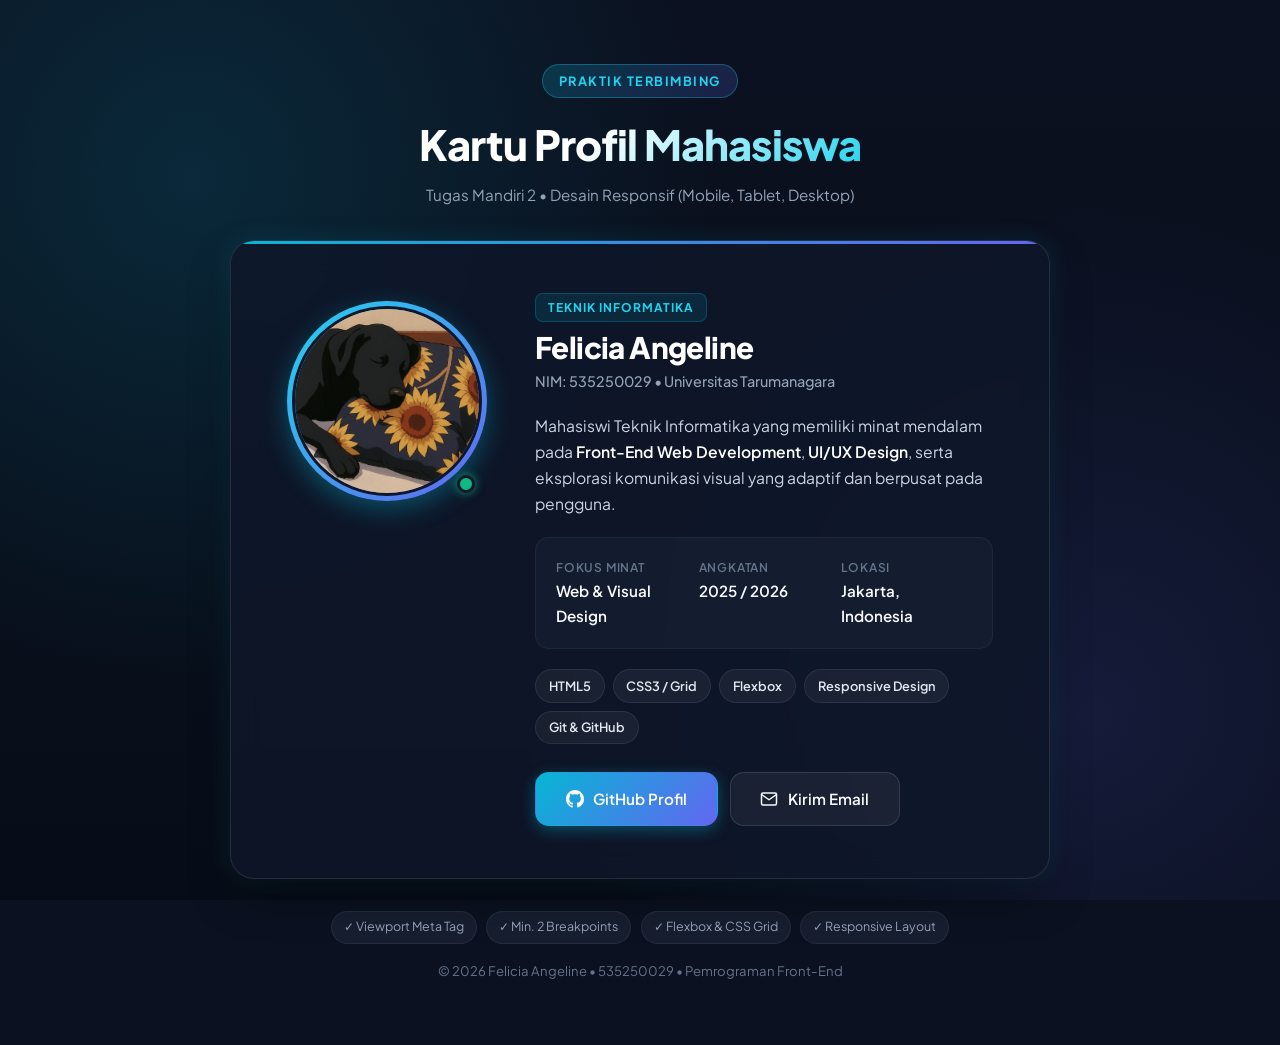
==== Tugas Mandiri 2/index.html @ ffa5a9c8 "Add Tugas Mandiri 2 and reorganize repository structure" ====
<!DOCTYPE html>
<html lang="id">
<head>
  <meta charset="UTF-8">
  <meta name="viewport" content="width=device-width, initial-scale=1.0">
  <title>Kartu Profil Mahasiswa - Felicia Angeline</title>
  <!-- Google Font -->
  <link rel="preconnect" href="https://fonts.googleapis.com">
  <link rel="preconnect" href="https://fonts.gstatic.com" crossorigin>
  <link href="https://fonts.googleapis.com/css2?family=Plus+Jakarta+Sans:wght@400;500;600;700;800&display=swap" rel="stylesheet">
  <link rel="stylesheet" href="style.css">
</head>
<body>
  <div class="page-container">
    <!-- Header Pembuka / Informasi Tugas -->
    <header class="header-info">
      <span class="badge">Praktik Terbimbing</span>
      <h1 class="header-title">Kartu Profil Mahasiswa</h1>
      <p class="header-subtitle">Tugas Mandiri 2 &bull; Desain Responsif (Mobile, Tablet, Desktop)</p>
    </header>

    <!-- Kartu Profil Responsif Utama -->
    <main class="card-wrapper">
      <article class="profile-card" id="profile-card">
        <!-- Bagian Foto Profil -->
        <div class="profile-avatar-container">
          <div class="avatar-ring">
            <img src="avatar.png" alt="Foto Profil Felicia Angeline" class="profile-avatar" id="profile-img">
          </div>
          <span class="status-indicator" title="Aktif Mahasiswa"></span>
        </div>

        <!-- Bagian Informasi & Deskripsi -->
        <div class="profile-content">
          <div class="profile-header">
            <div class="role-tag">Teknik Informatika</div>
            <h2 class="profile-name">Felicia Angeline</h2>
            <p class="profile-id">NIM: 535250029 &bull; Universitas Tarumanagara</p>
          </div>

          <p class="profile-bio">
            Mahasiswi Teknik Informatika yang memiliki minat mendalam pada <strong>Front-End Web Development</strong>, <strong>UI/UX Design</strong>, serta eksplorasi komunikasi visual yang adaptif dan berpusat pada pengguna.
          </p>

          <!-- Grid Keahlian / Info Tambahan -->
          <div class="profile-meta-grid">
            <div class="meta-item">
              <span class="meta-label">Fokus Minat</span>
              <span class="meta-value">Web &amp; Visual Design</span>
            </div>
            <div class="meta-item">
              <span class="meta-label">Angkatan</span>
              <span class="meta-value">2025 / 2026</span>
            </div>
            <div class="meta-item">
              <span class="meta-label">Lokasi</span>
              <span class="meta-value">Jakarta, Indonesia</span>
            </div>
          </div>

          <!-- Tags Keterampilan -->
          <div class="skills-section">
            <span class="skill-pill">HTML5</span>
            <span class="skill-pill">CSS3 / Grid</span>
            <span class="skill-pill">Flexbox</span>
            <span class="skill-pill">Responsive Design</span>
            <span class="skill-pill">Git &amp; GitHub</span>
          </div>

          <!-- Tombol Aksi / Media Sosial -->
          <div class="action-group">
            <a href="https://github.com/feliciaangeline007" target="_blank" rel="noopener noreferrer" class="btn btn-primary" id="btn-github">
              <svg class="icon" viewBox="0 0 24 24" width="18" height="18" fill="currentColor">
                <path d="M12 0C5.37 0 0 5.37 0 12c0 5.31 3.435 9.795 8.205 11.385.6.105.825-.255.825-.57 0-.285-.015-1.23-.015-2.235-3.015.555-3.795-.735-4.035-1.41-.135-.345-.72-1.41-1.23-1.695-.42-.225-1.02-.78-.015-.795.945-.015 1.62.87 1.845 1.23 1.08 1.815 2.805 1.305 3.495.99.105-.78.42-1.305.765-1.605-2.67-.3-5.46-1.335-5.46-5.925 0-1.305.465-2.385 1.23-3.225-.12-.3-.54-1.53.12-3.18 0 0 1.005-.315 3.3 1.23.96-.27 1.98-.405 3-.405s2.04.135 3 .405c2.295-1.56 3.3-1.23 3.3-1.23.66 1.65.24 2.88.12 3.18.765.84 1.23 1.905 1.23 3.225 0 4.605-2.805 5.625-5.475 5.925.435.375.81 1.095.81 2.22 0 1.605-.015 2.895-.015 3.3 0 .315.225.69.825.57A12.02 12.02 0 0024 12c0-6.63-5.37-12-12-12z"/>
              </svg>
              <span>GitHub Profil</span>
            </a>
            <a href="mailto:feliciaangeline007@gmail.com" class="btn btn-secondary" id="btn-contact">
              <svg class="icon" viewBox="0 0 24 24" width="18" height="18" fill="none" stroke="currentColor" stroke-width="2" stroke-linecap="round" stroke-linejoin="round">
                <path d="M4 4h16c1.1 0 2 .9 2 2v12c0 1.1-.9 2-2 2H4c-1.1 0-2-.9-2-2V6c0-1.1.9-2 2-2z"></path>
                <polyline points="22,6 12,13 2,6"></polyline>
              </svg>
              <span>Kirim Email</span>
            </a>
          </div>
        </div>
      </article>
    </main>

    <!-- Footer Panduan Teknis & Kelengkapan Tugas -->
    <footer class="tech-footer">
      <div class="tech-badges">
        <span class="tech-tag">&check; Viewport Meta Tag</span>
        <span class="tech-tag">&check; Min. 2 Breakpoints</span>
        <span class="tech-tag">&check; Flexbox &amp; CSS Grid</span>
        <span class="tech-tag">&check; Responsive Layout</span>
      </div>
      <p class="copyright">&copy; 2026 Felicia Angeline &bull; 535250029 &bull; Pemrograman Front-End</p>
    </footer>
  </div>
</body>
</html>
---- Tugas Mandiri 2/style.css ----
/* ==========================================================
   TUGAS MANDIRI 2 - PEMROGRAMAN FRONT-END
   Kartu Profil Responsif (Mobile, Tablet, Desktop)
   Teknologi: HTML5, CSS3, Flexbox, CSS Grid, Media Queries
   Penulis: Felicia Angeline (535250029)
   ========================================================== */

/* 1. CSS Custom Properties / Theme Variables */
:root {
  --bg-main: #0b1120;
  --bg-surface: rgba(30, 41, 59, 0.7);
  --bg-card: rgba(15, 23, 42, 0.85);
  --border-color: rgba(255, 255, 255, 0.1);
  --border-glow: rgba(56, 189, 248, 0.35);

  --text-primary: #f8fafc;
  --text-secondary: #94a3b8;
  --text-muted: #64748b;

  --accent-cyan: #06b6d4;
  --accent-cyan-light: #22d3ee;
  --accent-teal: #0d9488;
  --accent-indigo: #6366f1;

  --font-family: 'Plus Jakarta Sans', -apple-system, BlinkMacSystemFont, 'Segoe UI', Roboto, sans-serif;
  --radius-sm: 8px;
  --radius-md: 14px;
  --radius-lg: 24px;
  --radius-full: 9999px;

  --shadow-card: 0 20px 45px -10px rgba(0, 0, 0, 0.5), 0 0 25px rgba(6, 182, 212, 0.15);
  --shadow-hover: 0 25px 50px -8px rgba(0, 0, 0, 0.65), 0 0 35px rgba(34, 211, 238, 0.25);
  --transition-smooth: all 0.3s cubic-bezier(0.4, 0, 0.2, 1);
}

/* 2. Global Reset & Base Setup */
* {
  margin: 0;
  padding: 0;
  box-sizing: border-box;
}

html {
  scroll-behavior: smooth;
}

body {
  font-family: var(--font-family);
  background-color: var(--bg-main);
  background-image: 
    radial-gradient(circle at 15% 20%, rgba(6, 182, 212, 0.15) 0%, transparent 40%),
    radial-gradient(circle at 85% 80%, rgba(99, 102, 241, 0.15) 0%, transparent 40%),
    linear-gradient(180deg, #0b1120 0%, #070d18 100%);
  background-attachment: fixed;
  color: var(--text-primary);
  min-height: 100vh;
  display: flex;
  justify-content: center;
  align-items: center;
  line-height: 1.6;
  -webkit-font-smoothing: antialiased;
}

/* 3. Page Layout Container (Flexbox) */
.page-container {
  width: 100%;
  max-width: 1050px;
  margin: 0 auto;
  padding: 2.5rem 1.25rem;
  display: flex;
  flex-direction: column;
  align-items: center;
  gap: 2rem;
}

/* 4. Header Info Section */
.header-info {
  text-align: center;
}

.badge {
  display: inline-block;
  padding: 0.35rem 1rem;
  border-radius: var(--radius-full);
  font-size: 0.8rem;
  font-weight: 700;
  text-transform: uppercase;
  letter-spacing: 1.5px;
  background: linear-gradient(135deg, rgba(6, 182, 212, 0.2), rgba(99, 102, 241, 0.2));
  color: var(--accent-cyan-light);
  border: 1px solid rgba(34, 211, 238, 0.3);
  margin-bottom: 0.85rem;
  backdrop-filter: blur(8px);
}

.header-title {
  font-size: 2.2rem;
  font-weight: 800;
  letter-spacing: -0.02em;
  background: linear-gradient(135deg, #ffffff 40%, var(--accent-cyan-light) 100%);
  -webkit-background-clip: text;
  -webkit-text-fill-color: transparent;
  margin-bottom: 0.35rem;
}

.header-subtitle {
  color: var(--text-secondary);
  font-size: 0.95rem;
}

/* 5. Main Card Component */
.card-wrapper {
  width: 100%;
  display: flex;
  justify-content: center;
}

.profile-card {
  width: 100%;
  max-width: 820px;
  background: var(--bg-card);
  backdrop-filter: blur(16px);
  -webkit-backdrop-filter: blur(16px);
  border: 1px solid var(--border-color);
  border-radius: var(--radius-lg);
  box-shadow: var(--shadow-card);
  overflow: hidden;
  transition: var(--transition-smooth);
  position: relative;
}

.profile-card::before {
  content: '';
  position: absolute;
  top: 0;
  left: 0;
  right: 0;
  height: 3px;
  background: linear-gradient(90deg, var(--accent-cyan), var(--accent-indigo), var(--accent-cyan));
  background-size: 200% 100%;
}

.profile-card:hover {
  transform: translateY(-4px);
  box-shadow: var(--shadow-hover);
  border-color: var(--border-glow);
}

/* Mobile-First Layout: Stack (Flexbox Column) */
.profile-card {
  display: flex;
  flex-direction: column;
  padding: 2rem 1.5rem;
  gap: 1.75rem;
  align-items: center;
  text-align: center;
}

/* Avatar Styling */
.profile-avatar-container {
  position: relative;
  display: flex;
  justify-content: center;
  align-items: center;
  flex-shrink: 0;
}

.avatar-ring {
  width: 150px;
  height: 150px;
  border-radius: 50%;
  padding: 4px;
  background: linear-gradient(135deg, var(--accent-cyan-light), var(--accent-indigo));
  box-shadow: 0 8px 25px rgba(6, 182, 212, 0.35);
  transition: var(--transition-smooth);
}

.avatar-ring:hover {
  transform: rotate(5deg) scale(1.03);
}

.profile-avatar {
  width: 100%;
  height: 100%;
  object-fit: cover;
  border-radius: 50%;
  border: 3px solid #0f172a;
  background-color: #1e293b;
  display: block;
}

.status-indicator {
  position: absolute;
  bottom: 8px;
  right: 12px;
  width: 18px;
  height: 18px;
  border-radius: 50%;
  background-color: #10b981;
  border: 3px solid #0f172a;
  box-shadow: 0 0 10px rgba(16, 185, 129, 0.8);
}

/* Profile Content Section (Flexbox Column) */
.profile-content {
  display: flex;
  flex-direction: column;
  gap: 1.25rem;
  width: 100%;
}

.role-tag {
  display: inline-block;
  font-size: 0.75rem;
  font-weight: 700;
  text-transform: uppercase;
  letter-spacing: 1px;
  color: var(--accent-cyan-light);
  background: rgba(6, 182, 212, 0.12);
  border: 1px solid rgba(6, 182, 212, 0.25);
  padding: 0.25rem 0.75rem;
  border-radius: var(--radius-sm);
  margin-bottom: 0.5rem;
}

.profile-name {
  font-size: 1.85rem;
  font-weight: 800;
  letter-spacing: -0.02em;
  color: #ffffff;
  line-height: 1.2;
}

.profile-id {
  font-size: 0.9rem;
  color: var(--text-secondary);
  margin-top: 0.3rem;
  font-weight: 500;
}

.profile-bio {
  font-size: 0.98rem;
  color: #cbd5e1;
  line-height: 1.65;
}

.profile-bio strong {
  color: #ffffff;
  font-weight: 600;
}

/* 6. Profile Meta Grid (CSS Grid) */
.profile-meta-grid {
  display: grid;
  grid-template-columns: 1fr;
  gap: 0.75rem;
  background: rgba(30, 41, 59, 0.4);
  border: 1px solid rgba(255, 255, 255, 0.05);
  padding: 1rem;
  border-radius: var(--radius-md);
}

.meta-item {
  display: flex;
  flex-direction: column;
  gap: 0.15rem;
}

.meta-label {
  font-size: 0.75rem;
  text-transform: uppercase;
  letter-spacing: 0.8px;
  color: var(--text-muted);
  font-weight: 600;
}

.meta-value {
  font-size: 0.95rem;
  font-weight: 600;
  color: var(--text-primary);
}

/* 7. Skills Badges (Flexbox Wrap) */
.skills-section {
  display: flex;
  flex-wrap: wrap;
  gap: 0.5rem;
  justify-content: center;
}

.skill-pill {
  font-size: 0.8rem;
  font-weight: 600;
  padding: 0.35rem 0.8rem;
  border-radius: var(--radius-full);
  background: rgba(255, 255, 255, 0.05);
  border: 1px solid rgba(255, 255, 255, 0.08);
  color: #e2e8f0;
  transition: var(--transition-smooth);
}

.skill-pill:hover {
  background: rgba(6, 182, 212, 0.18);
  border-color: rgba(34, 211, 238, 0.4);
  color: var(--accent-cyan-light);
  transform: translateY(-2px);
}

/* 8. Action Buttons (Flexbox) */
.action-group {
  display: flex;
  flex-direction: column;
  gap: 0.75rem;
  margin-top: 0.5rem;
}

.btn {
  display: inline-flex;
  align-items: center;
  justify-content: center;
  gap: 0.6rem;
  padding: 0.8rem 1.5rem;
  border-radius: var(--radius-md);
  font-size: 0.95rem;
  font-weight: 600;
  text-decoration: none;
  cursor: pointer;
  transition: var(--transition-smooth);
  border: 1px solid transparent;
}

.btn-primary {
  background: linear-gradient(135deg, var(--accent-cyan), var(--accent-indigo));
  color: #ffffff;
  box-shadow: 0 4px 15px rgba(6, 182, 212, 0.35);
}

.btn-primary:hover {
  filter: brightness(1.1);
  transform: translateY(-2px);
  box-shadow: 0 8px 22px rgba(6, 182, 212, 0.45);
}

.btn-secondary {
  background: rgba(255, 255, 255, 0.05);
  border-color: rgba(255, 255, 255, 0.12);
  color: var(--text-primary);
}

.btn-secondary:hover {
  background: rgba(255, 255, 255, 0.12);
  border-color: rgba(255, 255, 255, 0.25);
  color: #ffffff;
  transform: translateY(-2px);
}

/* 9. Tech Specs Footer (Flexbox) */
.tech-footer {
  text-align: center;
  display: flex;
  flex-direction: column;
  align-items: center;
  gap: 1rem;
}

.tech-badges {
  display: flex;
  flex-wrap: wrap;
  gap: 0.6rem;
  justify-content: center;
}

.tech-tag {
  font-size: 0.78rem;
  color: var(--text-secondary);
  background: rgba(30, 41, 59, 0.6);
  border: 1px solid rgba(255, 255, 255, 0.06);
  padding: 0.35rem 0.75rem;
  border-radius: var(--radius-full);
}

.copyright {
  font-size: 0.82rem;
  color: var(--text-muted);
}

/* ==========================================================
   BREAKPOINTS & RESPONSIVE DESIGN (Min. 2 Breakpoints)
   Breakpoint 1: Tablet (min-width: 640px)
   Breakpoint 2: Desktop (min-width: 992px)
   ========================================================== */

/* BREAKPOINT 1: TABLET (>= 640px) */
@media screen and (min-width: 640px) {
  .page-container {
    padding: 3.5rem 1.75rem;
  }

  .header-title {
    font-size: 2.6rem;
  }

  .profile-card {
    padding: 2.5rem;
  }

  .avatar-ring {
    width: 170px;
    height: 170px;
  }

  /* Grid 3 kolom untuk metadata pada tablet */
  .profile-meta-grid {
    grid-template-columns: repeat(3, 1fr);
    text-align: center;
    padding: 1.25rem;
  }

  .meta-item {
    align-items: center;
  }

  .action-group {
    flex-direction: row;
    justify-content: center;
  }

  .btn {
    flex: 1;
    max-width: 220px;
  }
}

/* BREAKPOINT 2: DESKTOP (>= 992px) */
@media screen and (min-width: 992px) {
  .page-container {
    padding: 4rem 2rem;
  }

  .profile-card {
    flex-direction: row;
    align-items: flex-start;
    text-align: left;
    padding: 3.25rem 3.5rem;
    gap: 3rem;
  }

  .profile-avatar-container {
    margin-top: 0.5rem;
  }

  .avatar-ring {
    width: 200px;
    height: 200px;
    padding: 5px;
  }

  .profile-header {
    text-align: left;
  }

  .profile-content {
    align-items: flex-start;
  }

  .profile-meta-grid {
    width: 100%;
    text-align: left;
  }

  .meta-item {
    align-items: flex-start;
  }

  .skills-section {
    justify-content: flex-start;
  }

  .action-group {
    justify-content: flex-start;
    width: 100%;
  }

  .btn {
    flex: initial;
    padding: 0.85rem 1.85rem;
  }
}
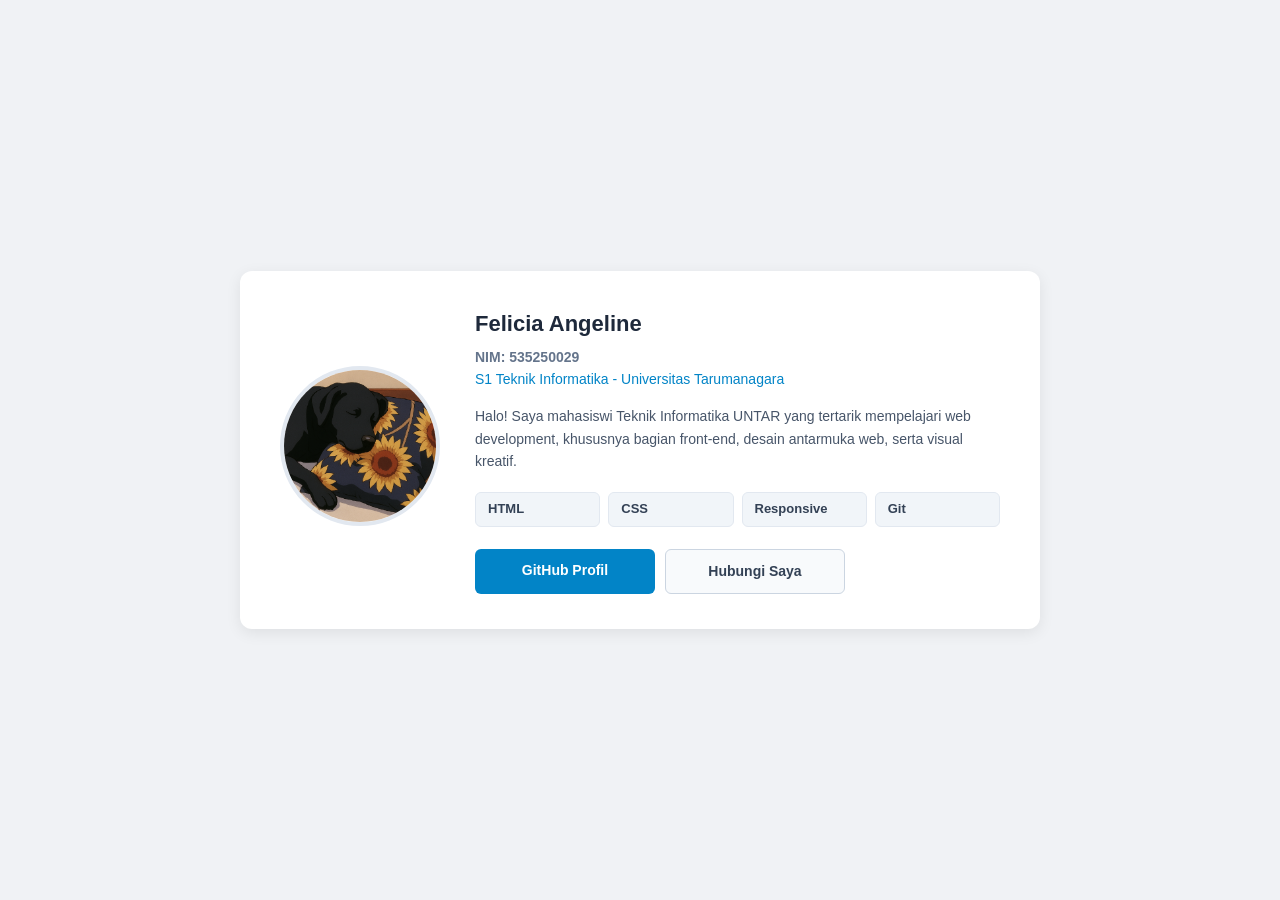
==== commit 73902a7a: "Update styling and documentation to clean student format" ====
--- a/Tugas Mandiri 2/index.html
+++ b/Tugas Mandiri 2/index.html
@@ -3,100 +3,36 @@
 <head>
   <meta charset="UTF-8">
   <meta name="viewport" content="width=device-width, initial-scale=1.0">
-  <title>Kartu Profil Mahasiswa - Felicia Angeline</title>
-  <!-- Google Font -->
-  <link rel="preconnect" href="https://fonts.googleapis.com">
-  <link rel="preconnect" href="https://fonts.gstatic.com" crossorigin>
-  <link href="https://fonts.googleapis.com/css2?family=Plus+Jakarta+Sans:wght@400;500;600;700;800&display=swap" rel="stylesheet">
+  <title>Tugas Mandiri 2 - Kartu Profil</title>
   <link rel="stylesheet" href="style.css">
 </head>
 <body>
-  <div class="page-container">
-    <!-- Header Pembuka / Informasi Tugas -->
-    <header class="header-info">
-      <span class="badge">Praktik Terbimbing</span>
-      <h1 class="header-title">Kartu Profil Mahasiswa</h1>
-      <p class="header-subtitle">Tugas Mandiri 2 &bull; Desain Responsif (Mobile, Tablet, Desktop)</p>
-    </header>
+  <div class="container">
+    <div class="card">
+      <div class="card-image">
+        <img src="avatar.png" alt="Foto Profil Felicia Angeline">
+      </div>
+      <div class="card-content">
+        <h2>Felicia Angeline</h2>
+        <p class="nim">NIM: 535250029</p>
+        <p class="prodi">S1 Teknik Informatika - Universitas Tarumanagara</p>
+        <p class="deskripsi">
+          Halo! Saya mahasiswi Teknik Informatika UNTAR yang tertarik mempelajari web development, khususnya bagian front-end, desain antarmuka web, serta visual kreatif.
+        </p>
 
-    <!-- Kartu Profil Responsif Utama -->
-    <main class="card-wrapper">
-      <article class="profile-card" id="profile-card">
-        <!-- Bagian Foto Profil -->
-        <div class="profile-avatar-container">
-          <div class="avatar-ring">
-            <img src="avatar.png" alt="Foto Profil Felicia Angeline" class="profile-avatar" id="profile-img">
-          </div>
-          <span class="status-indicator" title="Aktif Mahasiswa"></span>
+        <div class="skills">
+          <span class="badge">HTML</span>
+          <span class="badge">CSS</span>
+          <span class="badge">Responsive</span>
+          <span class="badge">Git</span>
         </div>
 
-        <!-- Bagian Informasi & Deskripsi -->
-        <div class="profile-content">
-          <div class="profile-header">
-            <div class="role-tag">Teknik Informatika</div>
-            <h2 class="profile-name">Felicia Angeline</h2>
-            <p class="profile-id">NIM: 535250029 &bull; Universitas Tarumanagara</p>
-          </div>
-
-          <p class="profile-bio">
-            Mahasiswi Teknik Informatika yang memiliki minat mendalam pada <strong>Front-End Web Development</strong>, <strong>UI/UX Design</strong>, serta eksplorasi komunikasi visual yang adaptif dan berpusat pada pengguna.
-          </p>
-
-          <!-- Grid Keahlian / Info Tambahan -->
-          <div class="profile-meta-grid">
-            <div class="meta-item">
-              <span class="meta-label">Fokus Minat</span>
-              <span class="meta-value">Web &amp; Visual Design</span>
-            </div>
-            <div class="meta-item">
-              <span class="meta-label">Angkatan</span>
-              <span class="meta-value">2025 / 2026</span>
-            </div>
-            <div class="meta-item">
-              <span class="meta-label">Lokasi</span>
-              <span class="meta-value">Jakarta, Indonesia</span>
-            </div>
-          </div>
-
-          <!-- Tags Keterampilan -->
-          <div class="skills-section">
-            <span class="skill-pill">HTML5</span>
-            <span class="skill-pill">CSS3 / Grid</span>
-            <span class="skill-pill">Flexbox</span>
-            <span class="skill-pill">Responsive Design</span>
-            <span class="skill-pill">Git &amp; GitHub</span>
-          </div>
-
-          <!-- Tombol Aksi / Media Sosial -->
-          <div class="action-group">
-            <a href="https://github.com/feliciaangeline007" target="_blank" rel="noopener noreferrer" class="btn btn-primary" id="btn-github">
-              <svg class="icon" viewBox="0 0 24 24" width="18" height="18" fill="currentColor">
-                <path d="M12 0C5.37 0 0 5.37 0 12c0 5.31 3.435 9.795 8.205 11.385.6.105.825-.255.825-.57 0-.285-.015-1.23-.015-2.235-3.015.555-3.795-.735-4.035-1.41-.135-.345-.72-1.41-1.23-1.695-.42-.225-1.02-.78-.015-.795.945-.015 1.62.87 1.845 1.23 1.08 1.815 2.805 1.305 3.495.99.105-.78.42-1.305.765-1.605-2.67-.3-5.46-1.335-5.46-5.925 0-1.305.465-2.385 1.23-3.225-.12-.3-.54-1.53.12-3.18 0 0 1.005-.315 3.3 1.23.96-.27 1.98-.405 3-.405s2.04.135 3 .405c2.295-1.56 3.3-1.23 3.3-1.23.66 1.65.24 2.88.12 3.18.765.84 1.23 1.905 1.23 3.225 0 4.605-2.805 5.625-5.475 5.925.435.375.81 1.095.81 2.22 0 1.605-.015 2.895-.015 3.3 0 .315.225.69.825.57A12.02 12.02 0 0024 12c0-6.63-5.37-12-12-12z"/>
-              </svg>
-              <span>GitHub Profil</span>
-            </a>
-            <a href="mailto:feliciaangeline007@gmail.com" class="btn btn-secondary" id="btn-contact">
-              <svg class="icon" viewBox="0 0 24 24" width="18" height="18" fill="none" stroke="currentColor" stroke-width="2" stroke-linecap="round" stroke-linejoin="round">
-                <path d="M4 4h16c1.1 0 2 .9 2 2v12c0 1.1-.9 2-2 2H4c-1.1 0-2-.9-2-2V6c0-1.1.9-2 2-2z"></path>
-                <polyline points="22,6 12,13 2,6"></polyline>
-              </svg>
-              <span>Kirim Email</span>
-            </a>
-          </div>
+        <div class="kontak">
+          <a href="https://github.com/feliciaangeline007" target="_blank" class="btn-link">GitHub Profil</a>
+          <a href="mailto:feliciaangeline007@gmail.com" class="btn-email">Hubungi Saya</a>
         </div>
-      </article>
-    </main>
-
-    <!-- Footer Panduan Teknis & Kelengkapan Tugas -->
-    <footer class="tech-footer">
-      <div class="tech-badges">
-        <span class="tech-tag">&check; Viewport Meta Tag</span>
-        <span class="tech-tag">&check; Min. 2 Breakpoints</span>
-        <span class="tech-tag">&check; Flexbox &amp; CSS Grid</span>
-        <span class="tech-tag">&check; Responsive Layout</span>
       </div>
-      <p class="copyright">&copy; 2026 Felicia Angeline &bull; 535250029 &bull; Pemrograman Front-End</p>
-    </footer>
+    </div>
   </div>
 </body>
 </html>
--- a/Tugas Mandiri 2/style.css
+++ b/Tugas Mandiri 2/style.css
@@ -1,488 +1,188 @@
-/* ==========================================================
-   TUGAS MANDIRI 2 - PEMROGRAMAN FRONT-END
-   Kartu Profil Responsif (Mobile, Tablet, Desktop)
-   Teknologi: HTML5, CSS3, Flexbox, CSS Grid, Media Queries
-   Penulis: Felicia Angeline (535250029)
-   ========================================================== */
-
-/* 1. CSS Custom Properties / Theme Variables */
-:root {
-  --bg-main: #0b1120;
-  --bg-surface: rgba(30, 41, 59, 0.7);
-  --bg-card: rgba(15, 23, 42, 0.85);
-  --border-color: rgba(255, 255, 255, 0.1);
-  --border-glow: rgba(56, 189, 248, 0.35);
-
-  --text-primary: #f8fafc;
-  --text-secondary: #94a3b8;
-  --text-muted: #64748b;
-
-  --accent-cyan: #06b6d4;
-  --accent-cyan-light: #22d3ee;
-  --accent-teal: #0d9488;
-  --accent-indigo: #6366f1;
-
-  --font-family: 'Plus Jakarta Sans', -apple-system, BlinkMacSystemFont, 'Segoe UI', Roboto, sans-serif;
-  --radius-sm: 8px;
-  --radius-md: 14px;
-  --radius-lg: 24px;
-  --radius-full: 9999px;
-
-  --shadow-card: 0 20px 45px -10px rgba(0, 0, 0, 0.5), 0 0 25px rgba(6, 182, 212, 0.15);
-  --shadow-hover: 0 25px 50px -8px rgba(0, 0, 0, 0.65), 0 0 35px rgba(34, 211, 238, 0.25);
-  --transition-smooth: all 0.3s cubic-bezier(0.4, 0, 0.2, 1);
-}
-
-/* 2. Global Reset & Base Setup */
+/* Reset dasar */
 * {
   margin: 0;
   padding: 0;
   box-sizing: border-box;
 }
 
-html {
-  scroll-behavior: smooth;
-}
-
 body {
-  font-family: var(--font-family);
-  background-color: var(--bg-main);
-  background-image: 
-    radial-gradient(circle at 15% 20%, rgba(6, 182, 212, 0.15) 0%, transparent 40%),
-    radial-gradient(circle at 85% 80%, rgba(99, 102, 241, 0.15) 0%, transparent 40%),
-    linear-gradient(180deg, #0b1120 0%, #070d18 100%);
-  background-attachment: fixed;
-  color: var(--text-primary);
+  font-family: Arial, Helvetica, sans-serif;
+  background-color: #f0f2f5;
+  color: #333333;
+  line-height: 1.6;
   min-height: 100vh;
   display: flex;
   justify-content: center;
   align-items: center;
-  line-height: 1.6;
-  -webkit-font-smoothing: antialiased;
+  padding: 20px;
 }
 
-/* 3. Page Layout Container (Flexbox) */
-.page-container {
+.container {
   width: 100%;
-  max-width: 1050px;
-  margin: 0 auto;
-  padding: 2.5rem 1.25rem;
+  max-width: 800px;
+}
+
+/* Card Mobile (Default / Mobile-first) */
+.card {
+  background-color: #ffffff;
+  border-radius: 12px;
+  box-shadow: 0 4px 15px rgba(0, 0, 0, 0.08);
+  overflow: hidden;
   display: flex;
   flex-direction: column;
   align-items: center;
-  gap: 2rem;
+  text-align: center;
+  padding: 25px 20px;
 }
 
-/* 4. Header Info Section */
-.header-info {
-  text-align: center;
+.card-image {
+  margin-bottom: 20px;
+}
+
+.card-image img {
+  width: 130px;
+  height: 130px;
+  border-radius: 50%;
+  object-fit: cover;
+  border: 4px solid #e2e8f0;
+}
+
+.card-content {
+  width: 100%;
+}
+
+.card-content h2 {
+  font-size: 22px;
+  color: #1e293b;
+  margin-bottom: 4px;
+}
+
+.card-content .nim {
+  font-size: 14px;
+  color: #64748b;
+  font-weight: bold;
+}
+
+.card-content .prodi {
+  font-size: 14px;
+  color: #0284c7;
+  margin-bottom: 15px;
+}
+
+.card-content .deskripsi {
+  font-size: 14px;
+  color: #475569;
+  margin-bottom: 20px;
+  line-height: 1.6;
+}
+
+/* CSS Grid pada daftar skills */
+.skills {
+  display: grid;
+  grid-template-columns: repeat(2, 1fr);
+  gap: 8px;
+  margin-bottom: 22px;
 }
 
 .badge {
-  display: inline-block;
-  padding: 0.35rem 1rem;
-  border-radius: var(--radius-full);
-  font-size: 0.8rem;
-  font-weight: 700;
-  text-transform: uppercase;
-  letter-spacing: 1.5px;
-  background: linear-gradient(135deg, rgba(6, 182, 212, 0.2), rgba(99, 102, 241, 0.2));
-  color: var(--accent-cyan-light);
-  border: 1px solid rgba(34, 211, 238, 0.3);
-  margin-bottom: 0.85rem;
-  backdrop-filter: blur(8px);
+  background-color: #f1f5f9;
+  color: #334155;
+  padding: 6px 12px;
+  border-radius: 6px;
+  font-size: 13px;
+  font-weight: 600;
+  border: 1px solid #e2e8f0;
 }
 
-.header-title {
-  font-size: 2.2rem;
-  font-weight: 800;
-  letter-spacing: -0.02em;
-  background: linear-gradient(135deg, #ffffff 40%, var(--accent-cyan-light) 100%);
-  -webkit-background-clip: text;
-  -webkit-text-fill-color: transparent;
-  margin-bottom: 0.35rem;
+/* Flexbox pada tombol kontak */
+.kontak {
+  display: flex;
+  flex-direction: column;
+  gap: 10px;
 }
 
-.header-subtitle {
-  color: var(--text-secondary);
-  font-size: 0.95rem;
+.btn-link,
+.btn-email {
+  display: inline-block;
+  text-decoration: none;
+  padding: 10px 18px;
+  border-radius: 6px;
+  font-size: 14px;
+  font-weight: bold;
+  text-align: center;
+  transition: 0.2s ease;
 }
 
-/* 5. Main Card Component */
-.card-wrapper {
-  width: 100%;
-  display: flex;
-  justify-content: center;
+.btn-link {
+  background-color: #0284c7;
+  color: #ffffff;
 }
 
-.profile-card {
-  width: 100%;
-  max-width: 820px;
-  background: var(--bg-card);
-  backdrop-filter: blur(16px);
-  -webkit-backdrop-filter: blur(16px);
-  border: 1px solid var(--border-color);
-  border-radius: var(--radius-lg);
-  box-shadow: var(--shadow-card);
-  overflow: hidden;
-  transition: var(--transition-smooth);
-  position: relative;
+.btn-link:hover {
+  background-color: #0369a1;
 }
 
-.profile-card::before {
-  content: '';
-  position: absolute;
-  top: 0;
-  left: 0;
-  right: 0;
-  height: 3px;
-  background: linear-gradient(90deg, var(--accent-cyan), var(--accent-indigo), var(--accent-cyan));
-  background-size: 200% 100%;
+.btn-email {
+  background-color: #f8fafc;
+  color: #334155;
+  border: 1px solid #cbd5e1;
 }
 
-.profile-card:hover {
-  transform: translateY(-4px);
-  box-shadow: var(--shadow-hover);
-  border-color: var(--border-glow);
+.btn-email:hover {
+  background-color: #e2e8f0;
 }
 
-/* Mobile-First Layout: Stack (Flexbox Column) */
-.profile-card {
-  display: flex;
-  flex-direction: column;
-  padding: 2rem 1.5rem;
-  gap: 1.75rem;
-  align-items: center;
-  text-align: center;
-}
-
-/* Avatar Styling */
-.profile-avatar-container {
-  position: relative;
-  display: flex;
-  justify-content: center;
-  align-items: center;
-  flex-shrink: 0;
-}
-
-.avatar-ring {
-  width: 150px;
-  height: 150px;
-  border-radius: 50%;
-  padding: 4px;
-  background: linear-gradient(135deg, var(--accent-cyan-light), var(--accent-indigo));
-  box-shadow: 0 8px 25px rgba(6, 182, 212, 0.35);
-  transition: var(--transition-smooth);
-}
-
-.avatar-ring:hover {
-  transform: rotate(5deg) scale(1.03);
-}
-
-.profile-avatar {
-  width: 100%;
-  height: 100%;
-  object-fit: cover;
-  border-radius: 50%;
-  border: 3px solid #0f172a;
-  background-color: #1e293b;
-  display: block;
-}
-
-.status-indicator {
-  position: absolute;
-  bottom: 8px;
-  right: 12px;
-  width: 18px;
-  height: 18px;
-  border-radius: 50%;
-  background-color: #10b981;
-  border: 3px solid #0f172a;
-  box-shadow: 0 0 10px rgba(16, 185, 129, 0.8);
-}
-
-/* Profile Content Section (Flexbox Column) */
-.profile-content {
-  display: flex;
-  flex-direction: column;
-  gap: 1.25rem;
-  width: 100%;
-}
-
-.role-tag {
-  display: inline-block;
-  font-size: 0.75rem;
-  font-weight: 700;
-  text-transform: uppercase;
-  letter-spacing: 1px;
-  color: var(--accent-cyan-light);
-  background: rgba(6, 182, 212, 0.12);
-  border: 1px solid rgba(6, 182, 212, 0.25);
-  padding: 0.25rem 0.75rem;
-  border-radius: var(--radius-sm);
-  margin-bottom: 0.5rem;
-}
-
-.profile-name {
-  font-size: 1.85rem;
-  font-weight: 800;
-  letter-spacing: -0.02em;
-  color: #ffffff;
-  line-height: 1.2;
-}
-
-.profile-id {
-  font-size: 0.9rem;
-  color: var(--text-secondary);
-  margin-top: 0.3rem;
-  font-weight: 500;
-}
-
-.profile-bio {
-  font-size: 0.98rem;
-  color: #cbd5e1;
-  line-height: 1.65;
-}
-
-.profile-bio strong {
-  color: #ffffff;
-  font-weight: 600;
-}
-
-/* 6. Profile Meta Grid (CSS Grid) */
-.profile-meta-grid {
-  display: grid;
-  grid-template-columns: 1fr;
-  gap: 0.75rem;
-  background: rgba(30, 41, 59, 0.4);
-  border: 1px solid rgba(255, 255, 255, 0.05);
-  padding: 1rem;
-  border-radius: var(--radius-md);
-}
-
-.meta-item {
-  display: flex;
-  flex-direction: column;
-  gap: 0.15rem;
-}
-
-.meta-label {
-  font-size: 0.75rem;
-  text-transform: uppercase;
-  letter-spacing: 0.8px;
-  color: var(--text-muted);
-  font-weight: 600;
-}
-
-.meta-value {
-  font-size: 0.95rem;
-  font-weight: 600;
-  color: var(--text-primary);
-}
-
-/* 7. Skills Badges (Flexbox Wrap) */
-.skills-section {
-  display: flex;
-  flex-wrap: wrap;
-  gap: 0.5rem;
-  justify-content: center;
-}
-
-.skill-pill {
-  font-size: 0.8rem;
-  font-weight: 600;
-  padding: 0.35rem 0.8rem;
-  border-radius: var(--radius-full);
-  background: rgba(255, 255, 255, 0.05);
-  border: 1px solid rgba(255, 255, 255, 0.08);
-  color: #e2e8f0;
-  transition: var(--transition-smooth);
-}
-
-.skill-pill:hover {
-  background: rgba(6, 182, 212, 0.18);
-  border-color: rgba(34, 211, 238, 0.4);
-  color: var(--accent-cyan-light);
-  transform: translateY(-2px);
-}
-
-/* 8. Action Buttons (Flexbox) */
-.action-group {
-  display: flex;
-  flex-direction: column;
-  gap: 0.75rem;
-  margin-top: 0.5rem;
-}
-
-.btn {
-  display: inline-flex;
-  align-items: center;
-  justify-content: center;
-  gap: 0.6rem;
-  padding: 0.8rem 1.5rem;
-  border-radius: var(--radius-md);
-  font-size: 0.95rem;
-  font-weight: 600;
-  text-decoration: none;
-  cursor: pointer;
-  transition: var(--transition-smooth);
-  border: 1px solid transparent;
-}
-
-.btn-primary {
-  background: linear-gradient(135deg, var(--accent-cyan), var(--accent-indigo));
-  color: #ffffff;
-  box-shadow: 0 4px 15px rgba(6, 182, 212, 0.35);
-}
-
-.btn-primary:hover {
-  filter: brightness(1.1);
-  transform: translateY(-2px);
-  box-shadow: 0 8px 22px rgba(6, 182, 212, 0.45);
-}
-
-.btn-secondary {
-  background: rgba(255, 255, 255, 0.05);
-  border-color: rgba(255, 255, 255, 0.12);
-  color: var(--text-primary);
-}
-
-.btn-secondary:hover {
-  background: rgba(255, 255, 255, 0.12);
-  border-color: rgba(255, 255, 255, 0.25);
-  color: #ffffff;
-  transform: translateY(-2px);
-}
-
-/* 9. Tech Specs Footer (Flexbox) */
-.tech-footer {
-  text-align: center;
-  display: flex;
-  flex-direction: column;
-  align-items: center;
-  gap: 1rem;
-}
-
-.tech-badges {
-  display: flex;
-  flex-wrap: wrap;
-  gap: 0.6rem;
-  justify-content: center;
-}
-
-.tech-tag {
-  font-size: 0.78rem;
-  color: var(--text-secondary);
-  background: rgba(30, 41, 59, 0.6);
-  border: 1px solid rgba(255, 255, 255, 0.06);
-  padding: 0.35rem 0.75rem;
-  border-radius: var(--radius-full);
-}
-
-.copyright {
-  font-size: 0.82rem;
-  color: var(--text-muted);
-}
-
-/* ==========================================================
-   BREAKPOINTS & RESPONSIVE DESIGN (Min. 2 Breakpoints)
-   Breakpoint 1: Tablet (min-width: 640px)
-   Breakpoint 2: Desktop (min-width: 992px)
-   ========================================================== */
-
-/* BREAKPOINT 1: TABLET (>= 640px) */
-@media screen and (min-width: 640px) {
-  .page-container {
-    padding: 3.5rem 1.75rem;
+/* =========================================
+   BREAKPOINT 1: TABLET (min-width: 600px)
+   ========================================= */
+@media (min-width: 600px) {
+  .card {
+    padding: 30px;
   }
 
-  .header-title {
-    font-size: 2.6rem;
+  .card-image img {
+    width: 150px;
+    height: 150px;
   }
 
-  .profile-card {
-    padding: 2.5rem;
+  .skills {
+    grid-template-columns: repeat(4, 1fr);
   }
 
-  .avatar-ring {
-    width: 170px;
-    height: 170px;
-  }
-
-  /* Grid 3 kolom untuk metadata pada tablet */
-  .profile-meta-grid {
-    grid-template-columns: repeat(3, 1fr);
-    text-align: center;
-    padding: 1.25rem;
-  }
-
-  .meta-item {
-    align-items: center;
-  }
-
-  .action-group {
+  .kontak {
     flex-direction: row;
     justify-content: center;
   }
 
-  .btn {
-    flex: 1;
-    max-width: 220px;
+  .btn-link,
+  .btn-email {
+    width: 180px;
   }
 }
 
-/* BREAKPOINT 2: DESKTOP (>= 992px) */
-@media screen and (min-width: 992px) {
-  .page-container {
-    padding: 4rem 2rem;
+/* =========================================
+   BREAKPOINT 2: DESKTOP (min-width: 850px)
+   ========================================= */
+@media (min-width: 850px) {
+  .card {
+    flex-direction: row;
+    align-items: center;
+    text-align: left;
+    padding: 35px 40px;
+    gap: 35px;
   }
 
-  .profile-card {
-    flex-direction: row;
-    align-items: flex-start;
-    text-align: left;
-    padding: 3.25rem 3.5rem;
-    gap: 3rem;
+  .card-image {
+    margin-bottom: 0;
+    flex-shrink: 0;
   }
 
-  .profile-avatar-container {
-    margin-top: 0.5rem;
+  .card-image img {
+    width: 160px;
+    height: 160px;
   }
 
-  .avatar-ring {
-    width: 200px;
-    height: 200px;
-    padding: 5px;
-  }
-
-  .profile-header {
-    text-align: left;
-  }
-
-  .profile-content {
-    align-items: flex-start;
-  }
-
-  .profile-meta-grid {
-    width: 100%;
-    text-align: left;
-  }
-
-  .meta-item {
-    align-items: flex-start;
-  }
-
-  .skills-section {
+  .kontak {
     justify-content: flex-start;
   }
-
-  .action-group {
-    justify-content: flex-start;
-    width: 100%;
-  }
-
-  .btn {
-    flex: initial;
-    padding: 0.85rem 1.85rem;
-  }
 }
